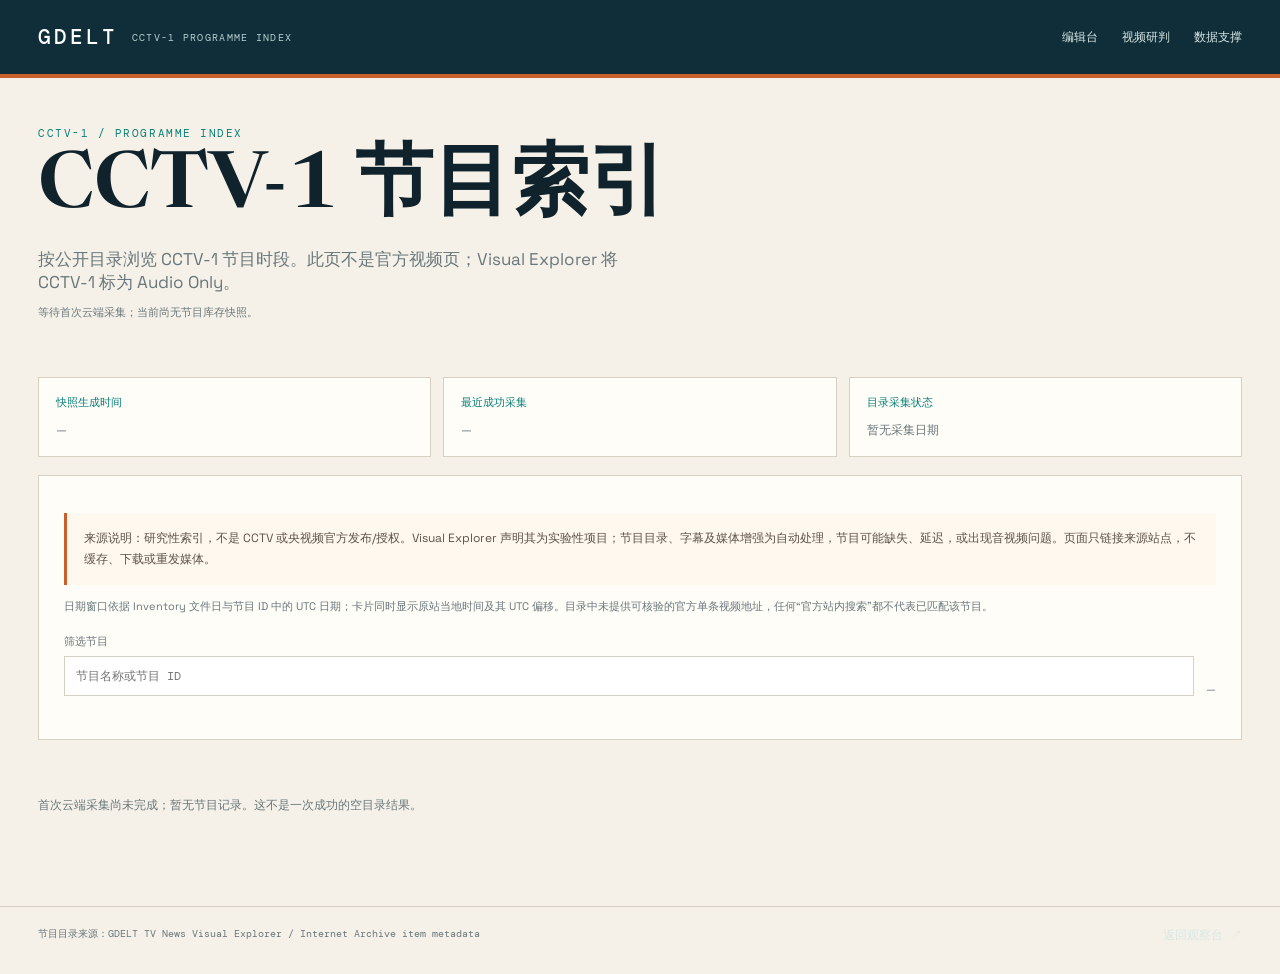
==== cctv1.html @ cea17018 "Add CCTV-1 programme index Add a validated CCTV-1 inventory collector, a dedicated index page, and a" ====
<!doctype html>
<html lang="zh-CN">
<head>
  <meta charset="utf-8">
  <meta name="viewport" content="width=device-width, initial-scale=1">
  <meta name="description" content="CCTV-1 节目索引：展示 GDELT Visual Explorer 节目目录及经核验的来源入口。">
  <title>CCTV-1 节目索引 · GDELT</title>
  <link rel="stylesheet" href="styles.css">
  <style>
    .cctv-hero{padding:48px 0 28px}.cctv-hero h1{font:600 clamp(42px,7vw,78px)/.95 Newsreader,serif;margin:0}.cctv-state{display:grid;grid-template-columns:repeat(3,minmax(0,1fr));gap:12px;margin:18px 0}.cctv-state article,.cctv-show{background:var(--paper2);border:1px solid var(--line)}.cctv-state article{padding:17px}.cctv-state b{display:block;color:var(--teal);font:11px 'DM Mono';margin-bottom:8px}.cctv-state span{font-size:12px;color:var(--muted);overflow-wrap:anywhere}.cctv-notice{border-left:3px solid var(--orange);background:#fff8ef;padding:15px 17px;color:#5d5145;font-size:12px;line-height:1.75}.cctv-controls{display:flex;gap:12px;align-items:end;margin:18px 0}.cctv-controls label{flex:1;margin:0}.cctv-list{display:grid;grid-template-columns:repeat(2,minmax(0,1fr));gap:12px}.cctv-show{padding:20px;min-width:0}.cctv-show h2{font:600 24px/1.25 Newsreader,serif;margin:0 0 10px;overflow-wrap:anywhere}.cctv-show p{font-size:12px;color:var(--muted);line-height:1.65}.cctv-meta{display:flex;flex-wrap:wrap;gap:7px 13px;color:var(--muted);font:10px 'DM Mono';margin:10px 0}.cctv-links{display:flex;flex-wrap:wrap;gap:8px 15px;margin-top:15px}.cctv-links a{color:var(--teal);font-size:12px;text-decoration:none}.cctv-links a:hover{text-decoration:underline}.cctv-media-state{border-top:1px solid var(--line);padding-top:10px}.cctv-empty{grid-column:1/-1}.cctv-footer{margin-top:35px}@media(max-width:700px){.cctv-state,.cctv-list{grid-template-columns:1fr}.cctv-hero{padding-top:36px}.cctv-controls{display:block}.cctv-controls label{display:block;margin-bottom:12px}.cctv-show{padding:17px}}
  </style>
</head>
<body>
  <header class="top"><div class="shell nav"><a class="logo" href="./"><b>GDELT</b><span>CCTV-1 PROGRAMME INDEX</span></a><nav><a href="./">编辑台</a><a href="video.html">视频研判</a><a href="data.html">数据支撑</a></nav></div></header>
  <main class="shell">
    <section class="data-hero cctv-hero">
      <p class="eyebrow">CCTV-1 / PROGRAMME INDEX</p>
      <h1>CCTV-1 节目索引</h1>
      <p class="dek">按公开目录浏览 CCTV-1 节目时段。此页不是官方视频页；Visual Explorer 将 CCTV-1 标为 Audio Only。</p>
      <p id="load-status" class="muted" role="status">正在读取云端节目索引…</p>
    </section>
    <section class="cctv-state" aria-label="数据状态">
      <article><b>快照生成时间</b><span id="generated-at">—</span></article>
      <article><b>最近成功采集</b><span id="last-success">—</span></article>
      <article><b>目录采集状态</b><span id="day-state">—</span></article>
    </section>
    <section class="panel">
      <p class="cctv-notice" id="source-notice">来源说明：研究性索引，不是 CCTV 或央视频官方发布/授权。Visual Explorer 声明其为实验性项目；节目目录、字幕及媒体增强为自动处理，节目可能缺失、延迟，或出现音视频问题。页面只链接来源站点，不缓存、下载或重发媒体。</p>
      <p class="notice">日期窗口依据 Inventory 文件日与节目 ID 中的 UTC 日期；卡片同时显示原站当地时间及其 UTC 偏移。目录中未提供可核验的官方单条视频地址，任何“官方站内搜索”都不代表已匹配该节目。</p>
      <div class="cctv-controls">
        <label for="filter">筛选节目<input id="filter" type="search" placeholder="节目名称或节目 ID"></label>
        <span id="count" class="muted">—</span>
      </div>
    </section>
    <section id="shows" class="cctv-list" aria-live="polite"><p class="empty cctv-empty">加载中…</p></section>
  </main>
  <footer class="shell footer cctv-footer"><span>节目目录来源：GDELT TV News Visual Explorer / Internet Archive item metadata</span><a href="./">返回观察台 ↗</a></footer>
  <script>
    const ID_PATTERN=/^CCTV1_(\d{8})_(\d{6})(?:_[A-Za-z0-9-]+)?$/;
    const HOSTS={visual:'visualexplorer.gdeltproject.org',archive:'archive.org',official:'www.yangshipin.cn'};
    const $=id=>document.getElementById(id);
    const node=(tag,className,text)=>{const element=document.createElement(tag);if(className)element.className=className;if(text!==undefined)element.textContent=String(text);return element};
    const dateText=value=>{if(!value)return'—';const parsed=new Date(value);return Number.isNaN(parsed.getTime())?String(value):parsed.toLocaleString('zh-CN',{timeZone:'UTC',hour12:false})+' UTC'};
    const allowed=(value,host,path,paramName,paramValue)=>{try{const url=new URL(value);const params=url.searchParams;const queryOk=paramName?params.size===1&&params.getAll(paramName).length===1&&params.get(paramName)===paramValue:params.size===0;return url.protocol==='https:'&&url.hostname===host&&url.pathname===path&&url.username === '' && url.password === '' &&url.hash===''&&queryOk?url:null}catch{return null}};
    function safeRecord(record){
      if(!record||typeof record!=='object'||!ID_PATTERN.test(record.id||'')||typeof record.program!=='string'||typeof record.runtime!=='string')return null;
      const id=record.id;
      const archive=allowed(record.archive_url,HOSTS.archive,'/details/'+id,'','');
      const visual=allowed(record.visual_explorer_url,HOSTS.visual,'/tvv','id',id);
      const search=allowed(record.official_search_url,HOSTS.official,'/search/result','key',record.program);
      if(!archive||!visual||!search)return null;
      if(record.official_video_url!==null||record.official_video_status!=='no_verified_match')return null;
      return{...record,archive:archive.href,visual:visual.href,search:search.href};
    }
    function addLink(container,url,label){
      const anchor=node('a','',label+' ↗');anchor.href=url;anchor.target='_blank';anchor.rel='noopener noreferrer';container.append(anchor);
    }
    function renderRecord(record){
      const card=node('article','cctv-show');
      card.append(node('p','eyebrow',record.inventory_day+' · CCTV-1 · '+record.id));
      card.append(node('h2','',record.program));
      card.append(node('div','cctv-meta','节目时段 '+(record.start_time_local||'—')+' '+(record.utc_offset||'')+' · UTC '+(record.start_time_utc||'—')));
      card.append(node('div','cctv-meta','时长 '+record.runtime+' · 快照 '+dateText(record.snapshot_generated_at)));
      card.append(node('p','cctv-media-state','媒体状态：Visual Explorer 标记为 Audio Only；官方单条视频暂无已核验匹配（no_verified_match），不表示确认不存在。'));
      card.append(node('p','',record.media_note||'暂无可核验的官方单条视频链接。'));
      const links=node('div','cctv-links');
      addLink(links,record.visual,'Visual Explorer 节目记录');
      addLink(links,record.archive,'Internet Archive 条目页');
      addLink(links,record.search,'央视频官方站内搜索（未匹配原片）');
      card.append(links);
      return card;
    }
    let shows=[];
    function render(){
      const query=$('filter').value.trim().toLocaleLowerCase();
      const matches=shows.filter(item=>!query||(item.program+' '+item.id).toLocaleLowerCase().includes(query));
      const list=$('shows');
      list.replaceChildren(...(matches.length?matches.map(renderRecord):[node('p','empty cctv-empty','没有匹配的节目。')]));
      $('count').textContent=matches.length+' / '+shows.length+' 条目录记录';
    }
    $('filter').addEventListener('input',render);
    fetch('data/cctv1.json?v='+Date.now(),{cache:'no-store'}).then(response=>{
      if(!response.ok)throw new Error('HTTP '+response.status);
      return response.json();
    }).then(data=>{
      if(!data||data.schema_version!=='1.0'||!Array.isArray(data.shows)||!Array.isArray(data.day_status))throw new Error('数据格式不符合 CCTV-1 索引 schema');
      const checked=data.shows.map(safeRecord);
      const rejected=checked.filter(item=>item===null).length;
      shows=checked.filter(Boolean);
      $('generated-at').textContent=dateText(data.generated_at);
      $('last-success').textContent=dateText(data.latest_successful_at);
      $('day-state').textContent=data.day_status.map(day=>day.day+' '+(day.status==='success'?'成功':'失败，保留旧快照')+'（'+day.show_count+' 条）').join('；')||'暂无采集日期';
      if(data.snapshot_state==='not_collected'){
        $('load-status').textContent='等待首次云端采集；当前尚无节目库存快照。';
        $('shows').replaceChildren(node('p','empty cctv-empty','首次云端采集尚未完成；暂无节目记录。这不是一次成功的空目录结果。'));
        return;
      }
      $('load-status').textContent='来源：GDELT Visual Explorer Inventory · 展示 '+shows.length+' 条有效节目记录'+(rejected?'；拒绝 '+rejected+' 条结构或链接不合法的记录':'')+' · '+(data.date_window||'日期口径见来源说明');
      if(!shows.length)$('shows').replaceChildren(node('p','empty cctv-empty','当前成功读取到空节目目录；这与目录抓取失败不同。'));
      else render();
    }).catch(error=>{
      $('load-status').textContent='暂时无法读取节目索引；这不等于目录为空。';
      $('shows').replaceChildren(node('p','empty cctv-empty','节目数据暂不可用。请稍后重试；上一份云端快照若已发布，将在采集恢复后显示。'));
      console.error('CCTV-1 programme index load failed:',error);
    });
  </script>
</body>
</html>
---- styles.css ----
@import url('https://fonts.googleapis.com/css2?family=DM+Mono:wght@400;500&family=Newsreader:opsz,wght@6..72,400;6..72,600&family=Space+Grotesk:wght@400;500;600;700&display=swap');
:root{--ink:#10222b;--paper:#f5f1e8;--paper2:#fffdf8;--line:#d8d0c3;--muted:#68777b;--teal:#087f77;--orange:#c95f2a;--navy:#102d3a}
*{box-sizing:border-box}body{margin:0;background:var(--paper);color:var(--ink);font-family:'Space Grotesk',system-ui,sans-serif}.shell{max-width:1440px;margin:auto;padding-left:38px;padding-right:38px}
.top{background:var(--navy);color:#fff;border-bottom:4px solid var(--orange)}.nav{height:74px;display:flex;align-items:center;justify-content:space-between}.logo{display:flex;gap:14px;align-items:center;color:#fff;text-decoration:none}.logo b{font:500 21px 'DM Mono';letter-spacing:.14em}.logo span{font:10px 'DM Mono';letter-spacing:.13em;color:#b7d0d0}.nav nav{display:flex;gap:24px}.nav nav a,.footer a{color:#d7e8e4;text-decoration:none;font-size:12px}.hero{display:flex;justify-content:space-between;align-items:end;padding:65px 0 40px;border-bottom:1px solid var(--line)}.eyebrow{margin:0 0 12px;color:var(--teal);font:11px 'DM Mono';letter-spacing:.14em}.hero h1{font:600 clamp(48px,8vw,104px)/.88 Newsreader,serif;letter-spacing:-.06em;margin:0}.hero h1 em{font-style:normal;color:var(--orange)}.dek{font-size:17px;color:var(--muted);margin:22px 0 0;max-width:620px}.stamp{text-align:right;font:11px 'DM Mono';color:var(--teal)}.stamp b{display:block;color:var(--ink);font-weight:500;margin:12px 0 5px}.stamp small{color:var(--muted)}
.metrics{display:grid;grid-template-columns:repeat(4,1fr);gap:12px;padding:22px 0}.metrics article{background:var(--paper2);border:1px solid var(--line);padding:22px;min-height:139px}.metrics article.accent{background:var(--teal);color:#fff;border-color:var(--teal)}.metrics small{display:block;font:10px 'DM Mono';letter-spacing:.08em;color:var(--teal)}.metrics .accent small{color:#b9e6dd}.metrics strong{display:block;font:600 39px 'Newsreader';margin:15px 0 6px}.metrics span{font-size:12px;color:var(--muted)}.metrics .accent span{color:#d9f1ed}
.scope-bar{display:flex;align-items:center;justify-content:space-between;gap:18px;background:var(--navy);color:#fff;padding:13px 18px;margin:0 0 18px;font-size:12px}.scope-bar strong{color:#b9e6dd;font:11px 'DM Mono'}.scope-bar label{display:flex;align-items:center;gap:8px;margin:0;color:#d7e8e4;font-size:11px}.scope-bar select{width:auto;margin:0;padding:7px;background:#193c4b;color:#fff;border-color:#46707d}.scope-bar a{color:#f6c2a6;text-decoration:none;white-space:nowrap}
.overview-section{margin:0 0 18px}.overview-heading{margin-bottom:12px}.overview-heading h2{font-size:28px}.more-link,.overview-action{color:var(--teal);text-decoration:none;font:11px 'DM Mono'}.history-more{margin-left:auto;white-space:nowrap;padding:8px 10px;border:1px solid var(--line);background:var(--paper2);transition:background .15s,border-color .15s}.history-more:hover{background:#eef5f4;border-color:var(--teal)}.history-preview-panel{margin-top:8px}.overview-grid{display:grid;grid-template-columns:repeat(4,1fr);gap:10px}.overview-card{display:flex;flex-direction:column;min-height:205px;padding:18px;background:var(--paper2);border:1px solid var(--line);color:var(--ink);text-decoration:none;transition:transform .15s,border-color .15s,box-shadow .15s}.overview-card:hover{border-color:var(--teal);box-shadow:0 8px 20px #10222b12;transform:translateY(-2px)}.overview-card h3{margin:13px 0 6px;font:600 25px Newsreader,serif}.overview-card p{margin:0;color:var(--muted);font-size:11px;line-height:1.65}.overview-card strong{margin-top:auto;padding-top:16px;color:var(--orange);font:600 13px 'DM Mono'}.overview-kicker{color:var(--teal);font:10px 'DM Mono';letter-spacing:.08em}.overview-action{display:block;margin-top:12px;padding-top:10px;border-top:1px solid var(--line)}.overview-action b{float:right;font-size:14px}.overview-video{background:#eef5f4;border-top:3px solid var(--teal)}@media(max-width:900px){.overview-grid{grid-template-columns:repeat(2,1fr)}}@media(max-width:600px){.overview-grid{grid-template-columns:1fr}.overview-card{min-height:175px}.history-more{margin-left:0}}
.overview-title{display:flex;align-items:center;gap:8px}.info-button{display:inline-grid;place-items:center;width:20px;height:20px;padding:0;border:1px solid var(--teal);border-radius:50%;background:transparent;color:var(--teal);font:600 12px 'DM Mono';cursor:pointer}.info-button:hover,.info-button[aria-expanded=true]{background:var(--teal);color:#fff}.info-popover{position:absolute;z-index:10;left:0;top:calc(100% + 8px);width:min(360px,calc(100vw - 36px));margin:0;padding:10px 12px;background:#fff;border:1px solid #b9d7d0;border-left:3px solid var(--teal);box-shadow:0 10px 28px #10222b22;color:var(--muted);font-size:10px;line-height:1.55}.overview-video,.data-hero,.video-news-controls{position:relative}.page-info-button{vertical-align:middle;margin-left:8px}.page-info-popover{top:100%;left:0}.inline-info-button{width:18px;height:18px;font-size:11px;vertical-align:middle;margin-left:5px}.inline-info-popover{top:calc(100% - 5px);left:25px}.overview-video-list-label{display:block;margin-top:10px;color:var(--orange);font:10px 'DM Mono';letter-spacing:.08em}.overview-video-list{display:grid;gap:5px;margin-top:5px}.overview-video-item{display:grid;grid-template-columns:20px minmax(0,1fr);gap:5px;padding-top:7px;border-top:1px solid #c8dcd8}.overview-video-item>b{color:var(--orange);font:10px 'DM Mono'}.overview-video-copy{min-width:0}.overview-video-item a{display:block;overflow:hidden;color:var(--ink);font-size:11px;line-height:1.3;text-decoration:none;display:-webkit-box;-webkit-line-clamp:2;-webkit-box-orient:vertical}.overview-video-item a:hover{color:var(--teal);text-decoration:underline}.overview-video-item small{display:block;margin-top:3px;color:var(--muted);font:8px 'DM Mono'}.overview-video-item em{display:block;margin-top:4px;color:var(--muted);font-size:9px;line-height:1.35;font-style:normal;display:-webkit-box;-webkit-line-clamp:2;-webkit-box-orient:vertical;overflow:hidden}.overview-card-link{display:block;margin-top:10px;padding-top:9px;border-top:1px solid var(--line);color:var(--teal)!important;font:10px 'DM Mono';text-decoration:none}.overview-card-link:hover{text-decoration:underline}
.overview-video-links{display:block;margin-top:5px;color:var(--muted);font:8px 'DM Mono';line-height:1.4}.overview-video-links a{display:inline;color:var(--teal);font:inherit;text-decoration:none}.overview-video-links a:hover{text-decoration:underline}.overview-video-links span{color:var(--orange)}
.primary-grid{display:grid;grid-template-columns:repeat(4,1fr);gap:12px;margin-bottom:18px}.primary-card{display:block;text-decoration:none;color:var(--ink);background:var(--paper2);border:1px solid var(--line);padding:20px;min-height:180px}.primary-card:hover{border-color:var(--teal);transform:translateY(-2px)}.primary-card h2{font:600 30px Newsreader,serif;margin:14px 0 8px}.primary-card p:not(.eyebrow){color:var(--muted);font-size:12px;line-height:1.7;min-height:42px}.primary-card b{display:block;color:var(--teal);font:11px 'DM Mono';margin-top:18px}.primary-feature{background:var(--navy);color:#fff;border-color:var(--navy)}.primary-feature .eyebrow,.primary-feature b{color:#b9e6dd}.primary-feature p:not(.eyebrow){color:#d2e3e2}
.desk-grid{display:grid;grid-template-columns:minmax(0,1fr) 285px;gap:18px}.panel{background:var(--paper2);border:1px solid var(--line);padding:25px}.section-head{display:flex;justify-content:space-between;align-items:end;border-bottom:1px solid var(--line);padding-bottom:17px;margin-bottom:4px}.section-head h2{font:600 31px Newsreader,serif;margin:0}.section-head>span{color:var(--muted);font:11px 'DM Mono'}.filters{align-self:start;position:sticky;top:18px}.filters .section-head button{border:0;background:none;color:var(--orange);cursor:pointer;font:11px 'DM Mono'}label{display:block;color:var(--muted);font-size:11px;margin-top:17px}input,select{width:100%;display:block;margin-top:7px;padding:11px;background:#fff;color:var(--ink);border:1px solid var(--line);font:12px 'DM Mono'}input:focus,select:focus{outline:2px solid #8bc4bb}.tip{border-top:1px solid var(--line);padding-top:17px;margin-top:23px;color:var(--muted);font-size:11px;line-height:1.8}.tip b{display:block;color:var(--orange);margin-bottom:5px}
.story{display:grid;grid-template-columns:52px 1fr;gap:16px;padding:25px 0;border-bottom:1px solid var(--line);cursor:pointer}.story-index{font:24px 'DM Mono';color:var(--orange)}.meta{display:flex;gap:14px;flex-wrap:wrap;font:10px 'DM Mono';color:var(--muted)}.meta b{color:var(--teal);font-weight:500}.story h3{font:600 26px/1.12 Newsreader,serif;margin:10px 0 8px}.story h3 a{color:var(--ink);text-decoration:none}.story h3 a:hover{color:var(--teal)}.summary{color:#53656a;line-height:1.65;font-size:13px;max-width:78ch;margin:0}.story-foot,.tags{display:flex;gap:6px;flex-wrap:wrap;margin-top:13px}.place,.tags button{border:1px solid var(--line);background:#f7f4ed;color:var(--muted);padding:5px 8px;font:10px 'DM Mono';cursor:pointer}.place:hover,.tags button:hover{border-color:var(--teal);color:var(--teal)}.muted{color:var(--muted);font-size:11px}.timeline-panel,.history-panel{margin-top:18px}.timeline-summary{color:var(--muted);font-size:12px;margin:0 0 14px}.timeline-panel input{accent-color:var(--teal);padding:0}.timeline-bars{height:120px;display:flex;align-items:end;gap:3px;border-bottom:1px solid var(--line);padding:10px 0}.timeline-bars i{background:linear-gradient(var(--orange),var(--teal));min-width:4px;flex:1;opacity:.82}.timeline-ticks{display:flex;justify-content:space-between;color:var(--muted);font:9px 'DM Mono';padding-top:10px}.timeline-ticks span b{display:block;color:var(--teal);font-weight:400;margin-top:3px}.table-wrap{overflow:auto}table{width:100%;border-collapse:collapse;font-size:12px}th,td{text-align:left;border-bottom:1px solid var(--line);padding:13px 10px;white-space:nowrap}th{font:10px 'DM Mono';color:var(--muted);font-weight:400}td a,.source-link{color:var(--teal);text-decoration:none}.notice{color:var(--muted);font-size:11px;line-height:1.7;margin-bottom:0}.footer{display:flex;justify-content:space-between;border-top:1px solid var(--line);margin-top:45px;padding-top:20px;padding-bottom:30px;color:var(--muted);font:10px 'DM Mono'}
.drawer{position:fixed;z-index:5;inset:0 0 0 auto;width:min(580px,100%);background:var(--paper2);border-left:1px solid var(--line);box-shadow:-20px 0 60px #10222b22;padding:42px;overflow:auto}.drawer[hidden]{display:none}.close{position:absolute;right:20px;top:15px;border:0;background:none;font-size:30px;color:var(--muted);cursor:pointer}.drawer h2{font:600 42px/1.05 Newsreader,serif;margin:15px 0}.drawer-summary{color:var(--muted);line-height:1.8}.drawer-meta{display:flex;gap:13px;flex-wrap:wrap;border-block:1px solid var(--line);padding:14px 0;margin:22px 0;font:11px 'DM Mono';color:var(--muted)}.drawer-meta b{color:var(--teal)}.drawer h3{font:20px Newsreader,serif}.eventline{list-style:none;padding:0;border-left:2px solid var(--teal);margin:20px 0}.eventline li{display:grid;grid-template-columns:110px 1fr;gap:10px;padding:0 0 18px 18px}.eventline b{font:10px 'DM Mono';color:var(--orange)}.eventline span{font-size:13px}.eventline small{display:block;color:var(--muted);margin-top:4px}.source-link{display:inline-block;border:1px solid var(--teal);padding:10px 13px;margin-top:10px}
.drawer-schemas{margin-top:30px;border-top:1px solid var(--line);padding-top:20px}.drawer-schema-intro{color:var(--orange);font:12px 'DM Mono';margin-bottom:12px}.drawer-schema-intro small{display:block;color:var(--muted);font:10px 'Space Grotesk';margin-top:6px}.drawer-schema{border-top:1px solid var(--line);padding:10px 0}.drawer-schema summary{cursor:pointer;color:var(--teal);font:11px 'DM Mono';list-style:none}.drawer-schema summary::-webkit-details-marker{display:none}.drawer-schema summary:after{content:'＋';float:right;color:var(--orange)}.drawer-schema[open] summary:after{content:'－'}.drawer-schema summary span{float:right;color:var(--muted);margin-right:14px}.drawer-schema ol{margin:10px 0 0;padding-left:28px}.drawer-schema li{padding:4px 0;color:var(--muted);font-size:10px;line-height:1.4}.drawer-schema li::marker{color:var(--orange);font:10px 'DM Mono'}.drawer-schema code{color:var(--ink);font:10px 'DM Mono';word-break:break-word}.drawer-schema li>span{display:block;margin:2px 0 0;color:var(--muted);font-size:10px}.field-help{display:inline-grid;place-items:center;width:17px;height:17px;margin-left:5px;padding:0;border:1px solid var(--teal);border-radius:50%;background:transparent;color:var(--teal);font:10px 'DM Mono';cursor:help;vertical-align:middle}.field-help:hover{background:var(--teal);color:#fff}
.news-fields{margin:18px 0 25px;padding:16px;background:#f1f7f5;border:1px solid #c8ded8}.news-fields h3{margin:0 0 5px;font:20px Newsreader,serif}.news-field-grid{display:grid;gap:8px;margin-top:12px}.news-field{display:grid;grid-template-columns:82px minmax(0,1fr) auto;gap:7px;align-items:start;font-size:11px}.news-field>b{color:var(--orange);font:10px 'DM Mono';padding-top:3px}.news-field>a{color:var(--teal);overflow-wrap:anywhere;text-decoration:underline;text-decoration-style:dotted}.field-empty{color:var(--muted);font-size:11px}.dossier{padding-top:46px}.dossier h1{font:600 clamp(42px,7vw,78px)/.95 Newsreader,serif;margin:0 0 18px}.dossier .panel{margin-top:18px}.evidence-fields{display:grid;gap:10px;margin:18px 0}.evidence-field{display:grid;grid-template-columns:145px minmax(0,1fr) auto;gap:12px;align-items:start;padding:11px 0;border-bottom:1px solid var(--line);font-size:12px}.evidence-field>b{color:var(--orange);font:10px 'DM Mono';padding-top:4px}.evidence-field>span{overflow-wrap:anywhere;line-height:1.7}.evidence-field mark{background:#f5c76a;color:var(--ink);padding:2px 3px;border-radius:3px;box-shadow:0 0 0 2px #f5c76a55}.evidence-field .field-help{cursor:pointer}.dossier h2{font:600 31px Newsreader,serif;margin:0 0 12px}@media(max-width:600px){.news-field,.evidence-field{grid-template-columns:1fr;gap:3px}.news-field>b,.evidence-field>b{padding-top:0}}
.empty{padding:45px 0;color:var(--muted);font:12px 'DM Mono'}.data-hero{padding:52px 0 30px}.data-hero h1{font:600 clamp(42px,7vw,78px)/.92 Newsreader,serif;margin:0}.data-grid{display:grid;grid-template-columns:repeat(3,1fr);gap:16px;margin:20px 0}.data-card{background:var(--paper2);border:1px solid var(--line);padding:22px}.data-card h2{font:600 27px Newsreader,serif;margin:0 0 15px}.data-card .big{font:600 42px Newsreader,serif;color:var(--teal)}.data-card dl{display:grid;grid-template-columns:110px 1fr;gap:9px 12px;font-size:12px;margin:20px 0 0}.data-card dt{color:var(--muted)}.data-card dd{margin:0}.columns{display:flex;flex-wrap:wrap;gap:6px;margin-top:15px}.column{background:#f7f4ed;border:1px solid var(--line);padding:6px 8px;font:10px 'DM Mono';color:var(--muted)}.data-table{margin-top:18px}.data-table h2{font:600 31px Newsreader,serif}.data-table table{min-width:700px}.data-table code{font:10px 'DM Mono';color:var(--teal)}@media(max-width:900px){.desk-grid{grid-template-columns:1fr}.filters{position:static}.metrics{grid-template-columns:repeat(2,1fr)}.data-grid{grid-template-columns:1fr}.primary-grid{grid-template-columns:repeat(2,1fr)}}@media(max-width:600px){.shell{padding-left:17px;padding-right:17px}.nav nav{display:none}.hero{display:block;padding-top:42px}.stamp{text-align:left;margin-top:28px}.metrics{gap:8px}.metrics article{padding:15px}.metrics strong{font-size:30px}.scope-bar{display:block}.scope-bar label{margin:12px 0}.primary-grid{grid-template-columns:1fr}.panel{padding:18px}.story{grid-template-columns:34px 1fr;gap:9px}.story h3{font-size:23px}.timeline-ticks span:nth-child(even){display:none}.footer{display:block}.footer a{display:block;margin-top:10px}.drawer{padding:30px 24px}.drawer h2{font-size:34px}}
.index-tools{margin-bottom:18px}.index-controls{display:grid;grid-template-columns:1fr 180px;gap:10px}.index-controls input,.index-controls select{margin:0}.article-row{display:grid;grid-template-columns:70px 1fr;gap:18px;padding:22px 0;border-bottom:1px solid var(--line);background:var(--paper2);padding-inline:20px}.article-score{font:22px 'DM Mono';color:var(--orange);padding-top:3px}.article-row h2{font:600 25px/1.15 Newsreader,serif;margin:9px 0}.article-row h2 a{color:var(--ink);text-decoration:none}.article-row p{color:var(--muted);font-size:13px;line-height:1.65;margin:0;max-width:85ch}.pager{display:flex;justify-content:center;align-items:center;gap:16px;padding:24px 0}.pager button{border:1px solid var(--line);background:var(--paper2);padding:9px 16px;color:var(--ink);cursor:pointer}.pager button:disabled{opacity:.4;cursor:default}.pager span{font:11px 'DM Mono';color:var(--muted)}@media(max-width:600px){.index-controls{grid-template-columns:1fr}.article-row{grid-template-columns:42px 1fr;padding-inline:10px;gap:9px}.article-row h2{font-size:21px}}
.capability-panel{margin-top:18px}.capability-panel>a{color:var(--teal);font-size:12px;text-decoration:none}.capability-grid{display:grid;grid-template-columns:repeat(4,1fr);gap:10px}.capability{display:block;text-decoration:none;color:var(--ink);border:1px solid var(--line);background:#faf7f0;padding:16px;min-height:130px}.capability:hover{border-color:var(--teal);transform:translateY(-2px)}.capability b{display:block;color:var(--teal);font:10px 'DM Mono';margin-bottom:15px}.capability strong{display:block;font:600 20px Newsreader,serif;margin-bottom:7px}.capability span{display:block;color:var(--muted);font-size:11px;line-height:1.5}.live-cap{border-top:3px solid var(--orange)}.capability-detail-grid{display:grid;grid-template-columns:repeat(2,1fr);gap:16px;margin:20px 0}.capability-detail{background:var(--paper2);border:1px solid var(--line);padding:24px}.capability-detail h2{font:600 31px Newsreader,serif;margin:0 0 13px}.capability-detail p:not(.eyebrow){color:var(--muted);font-size:13px;line-height:1.8}.capability-detail a{color:var(--teal);font-size:12px;text-decoration:none}.availability{display:inline-block;padding:5px 8px;margin:9px 0 15px;font:10px 'DM Mono'}.availability.ready{background:#d9eee7;color:#087f77}.availability.api{background:#e1ebf2;color:#285a7c}.availability.planned{background:#f8e8d4;color:#a45b20}.availability.delayed{background:#eee3ed;color:#7d5578}.availability.derived{background:#e5e5da;color:#666d43}.methodology{margin-top:18px}.methodology h2{font:600 31px Newsreader,serif;margin:0 0 10px}.methodology p:last-child{color:var(--muted);line-height:1.8;font-size:13px}@media(max-width:1000px){.capability-grid{grid-template-columns:repeat(2,1fr)}}@media(max-width:600px){.capability-grid,.capability-detail-grid{grid-template-columns:1fr}.capability-detail{padding:18px}}
.worldmonitor-hero{padding-bottom:28px}.worldmonitor-actions{display:flex;align-items:center;gap:18px;margin-top:24px}.worldmonitor-button{display:inline-block;padding:11px 16px;background:var(--teal);color:#fff;text-decoration:none;font:11px 'DM Mono'}.worldmonitor-text-link{color:var(--teal);font:11px 'DM Mono';text-decoration:none}.worldmonitor-grid{display:grid;grid-template-columns:minmax(0,1.5fr) minmax(280px,.7fr);gap:16px;margin:18px 0}.worldmonitor-card{background:var(--paper2);border:1px solid var(--line);padding:24px}.worldmonitor-card-main{border-top:3px solid var(--orange)}.worldmonitor-card h2{font:600 30px Newsreader,serif;margin:0 0 10px}.worldmonitor-card>p:not(.eyebrow){color:var(--muted);font-size:13px;line-height:1.8}.worldmonitor-frame{display:block;width:100%;height:560px;margin-top:18px;border:1px solid var(--line);background:#edf3f1}.worldmonitor-fallback{margin:9px 0 0!important;font:10px 'DM Mono'!important}.worldmonitor-route{position:relative;display:block;padding:14px 25px 14px 0;border-top:1px solid var(--line);color:var(--ink);text-decoration:none}.worldmonitor-route b{display:block;color:var(--teal);font:10px 'DM Mono';margin-bottom:5px}.worldmonitor-route span{display:block;color:var(--muted);font-size:11px;line-height:1.5}.worldmonitor-route strong{position:absolute;right:0;top:19px;color:var(--orange);font:14px 'DM Mono'}.worldmonitor-boundary{margin-top:18px}.worldmonitor-boundary h2{font:600 31px Newsreader,serif;margin:0 0 15px}.worldmonitor-boundary-grid{display:grid;grid-template-columns:repeat(3,1fr);gap:12px}.worldmonitor-boundary-grid p{margin:0;padding:15px;background:#f7f4ed;color:var(--muted);font-size:12px;line-height:1.7}.worldmonitor-boundary-grid b{color:var(--ink)}.worldmonitor-boundary-grid a{color:var(--teal)}@media(max-width:800px){.worldmonitor-grid{grid-template-columns:1fr}.worldmonitor-boundary-grid{grid-template-columns:1fr}.worldmonitor-frame{height:460px}}@media(max-width:600px){.worldmonitor-actions{display:block}.worldmonitor-text-link{display:inline-block;margin-top:14px}.worldmonitor-card{padding:18px}.worldmonitor-frame{height:400px}}
.video-hero h1 em{font-style:normal;color:var(--orange)}.video-note{display:flex;gap:16px;align-items:center;margin-top:24px;padding:13px 16px;border-left:3px solid var(--orange);background:var(--paper2);font-size:12px}.video-note b{color:var(--teal);font:10px 'DM Mono';white-space:nowrap}.video-note span{color:var(--muted)}.video-grid{display:grid;grid-template-columns:1.3fr 1fr 1fr;gap:16px;margin:20px 0}.video-card{background:var(--paper2);border:1px solid var(--line);padding:24px}.video-card-main{border-top:3px solid var(--orange)}.video-card h2{font:600 30px Newsreader,serif;margin:0 0 12px}.video-card p:not(.eyebrow){color:var(--muted);font-size:13px;line-height:1.8}.video-tags{display:flex;gap:6px;flex-wrap:wrap;margin-top:20px}.video-tags span{border:1px solid var(--line);padding:6px 8px;color:var(--teal);font:10px 'DM Mono'}.video-workbench{margin-top:18px}.video-flow{display:grid;grid-template-columns:repeat(4,1fr);gap:0;margin:18px 0 24px}.video-flow div{padding:16px;border-top:2px solid var(--teal);background:#faf7f0;border-right:1px solid var(--line)}.video-flow div:last-child{border-right:0}.video-flow b{display:block;font:11px 'DM Mono';color:var(--orange);margin-bottom:10px}.video-flow span{display:block;color:var(--muted);font-size:12px;line-height:1.6}.video-form{display:grid;grid-template-columns:1fr auto;gap:12px;align-items:end}.video-form label{margin:0}.video-form button{padding:11px 16px;border:1px solid var(--line);background:#e6e0d5;color:var(--muted);font:11px 'DM Mono';cursor:not-allowed}.video-boundary a{color:var(--teal);text-decoration:none;font-size:12px}@media(max-width:1000px){.video-grid{grid-template-columns:1fr 1fr}.video-card-main{grid-column:1/-1}.video-flow{grid-template-columns:repeat(2,1fr)}.video-flow div:nth-child(2){border-right:0}}@media(max-width:600px){.video-note{display:block}.video-note b{display:block;margin-bottom:8px}.video-grid{grid-template-columns:1fr}.video-card-main{grid-column:auto}.video-flow{grid-template-columns:1fr}.video-flow div{border-right:0}.video-form{grid-template-columns:1fr}.video-form button{width:100%}}
.video-inputs,.analysis-actions{display:grid;grid-template-columns:minmax(0,1fr) minmax(0,1fr) auto;gap:12px;align-items:end;margin-top:20px}.video-inputs label,.analysis-actions label{margin:0}.video-inputs button,.analysis-actions button{padding:11px 16px;border:1px solid var(--teal);background:var(--teal);color:#fff;font:11px 'DM Mono';cursor:pointer;white-space:nowrap}.video-player{margin-top:20px;background:var(--navy);padding:14px}.video-player video{display:block;width:100%;max-height:560px;background:#06131a}.player-meta{display:flex;justify-content:space-between;gap:12px;padding:10px 2px 0;color:#c7dcda;font:10px 'DM Mono'}.analysis-actions{grid-template-columns:minmax(0,1fr) 1.4fr auto auto}.analysis-actions button:last-child{background:transparent;color:var(--teal)}.capability-status{display:flex;flex-wrap:wrap;gap:8px;margin:18px 0 0}.capability-status span{padding:6px 8px;background:#f7f4ed;border:1px solid var(--line);color:var(--muted);font:10px 'DM Mono'}.transcript{max-height:360px;overflow:auto;margin-top:14px;border-top:1px solid var(--line)}.transcript-row{display:grid;grid-template-columns:110px 1fr;gap:14px;width:100%;text-align:left;padding:12px 8px;border:0;border-bottom:1px solid var(--line);background:transparent;color:var(--ink);cursor:pointer;font:13px 'Space Grotesk'}.transcript-row:hover{background:#f7f4ed}.transcript-row time{color:var(--orange);font:10px 'DM Mono';padding-top:2px}.transcript-row span{line-height:1.5}@media(max-width:850px){.video-inputs,.analysis-actions{grid-template-columns:1fr}.video-inputs button,.analysis-actions button{width:100%}}@media(max-width:600px){.player-meta{display:block}.player-meta span{display:block;margin-top:6px}.transcript-row{grid-template-columns:78px 1fr;gap:8px}}
.video-stats{display:grid;grid-template-columns:repeat(6,1fr);gap:8px;margin-top:18px}.video-stats div{padding:12px 10px;background:#f7f4ed;border:1px solid var(--line)}.video-stats b{display:block;color:var(--teal);font:600 18px 'DM Mono';white-space:nowrap}.video-stats span{display:block;margin-top:6px;color:var(--muted);font:10px 'DM Mono'}@media(max-width:850px){.video-stats{grid-template-columns:repeat(3,1fr)}}@media(max-width:600px){.video-stats{grid-template-columns:repeat(2,1fr)}}
.tv-gkg-panel{margin-top:22px;padding:18px;background:#faf7f0;border-top:2px solid var(--orange)}.tv-gkg-panel h3{margin:0;font:600 25px Newsreader,serif}.tv-gkg-panel h4{margin:0 0 10px;color:var(--teal);font:11px 'DM Mono';text-transform:uppercase}.tv-gkg-panel .muted{font-size:12px;line-height:1.6}.tv-gkg-stats{display:grid;grid-template-columns:repeat(4,1fr);gap:8px;margin:16px 0}.tv-gkg-stats div{padding:12px;background:#fff;border:1px solid var(--line)}.tv-gkg-stats b{display:block;color:var(--orange);font:600 17px 'DM Mono'}.tv-gkg-stats span{display:block;margin-top:5px;color:var(--muted);font:10px 'DM Mono'}.tv-gkg-columns{display:grid;grid-template-columns:1fr 1fr;gap:24px}.tv-gkg-columns ol{margin:0;padding-left:24px;color:var(--ink);font-size:12px}.tv-gkg-columns li{padding:6px 0;border-bottom:1px solid var(--line)}.tv-gkg-columns li span{display:inline-block;max-width:75%;overflow:hidden;text-overflow:ellipsis;vertical-align:bottom;white-space:nowrap}.tv-gkg-columns li b{float:right;color:var(--orange);font:10px 'DM Mono'}.tv-gkg-columns a{color:var(--teal);text-decoration:none}.tv-gkg-columns small{display:block;color:var(--muted);font:9px 'DM Mono';margin-top:3px}@media(max-width:600px){.tv-gkg-stats{grid-template-columns:repeat(2,1fr)}.tv-gkg-columns{grid-template-columns:1fr}}
.tv-api-panel{margin-top:16px;padding:18px;background:#f1f7f5;border-top:2px solid var(--teal)}.tv-api-panel h3{margin:0;font:600 25px Newsreader,serif}.tv-api-panel .muted{font-size:12px;line-height:1.6}.tv-query{display:grid;grid-template-columns:minmax(0,1.5fr) minmax(120px,.7fr) auto auto auto;gap:10px;align-items:end;margin-top:16px}.tv-query label{margin:0}.tv-query button{padding:11px 12px;border:1px solid var(--teal);background:var(--teal);color:#fff;font:10px 'DM Mono';cursor:pointer;white-space:nowrap}.tv-query button:nth-last-child(2){background:transparent;color:var(--teal)}.tv-query button:last-child{background:var(--orange);border-color:var(--orange)}.tv-api-panel code{font:11px 'DM Mono';color:var(--teal)}@media(max-width:850px){.tv-query{grid-template-columns:1fr 1fr}.tv-query label:first-child{grid-column:1/-1}.tv-query button{width:100%}}@media(max-width:600px){.tv-query{grid-template-columns:1fr}.tv-query label:first-child{grid-column:auto}}
.video-ai-capabilities{display:flex;flex-wrap:wrap;gap:7px;margin-top:14px}.video-ai-capabilities span{padding:6px 8px;border:1px solid #b9d7d0;color:var(--teal);background:#fff;font:10px 'DM Mono'}
.archive-source{display:flex;justify-content:space-between;gap:24px;align-items:center;margin-top:18px;padding:18px;background:#fff7ed;border:1px solid #ead8c1;border-left:3px solid var(--orange)}.archive-source h3{margin:0;font:600 24px Newsreader,serif}.archive-source p:not(.eyebrow){max-width:720px;margin:8px 0 0;color:var(--muted);font-size:12px;line-height:1.6}.archive-actions{display:flex;flex-wrap:wrap;gap:8px;justify-content:flex-end}.archive-button,.archive-link{padding:11px 13px;text-decoration:none;font:10px 'DM Mono';white-space:nowrap}.archive-button{background:var(--orange);border:1px solid var(--orange);color:#fff}.archive-link{border:1px solid var(--teal);color:var(--teal)}@media(max-width:700px){.archive-source{display:block}.archive-actions{justify-content:flex-start;margin-top:14px}.archive-button,.archive-link{display:inline-block}}
.official-video-tools{display:flex;justify-content:space-between;gap:24px;align-items:center;margin-top:12px;padding:18px;background:#eef5f4;border:1px solid #c5dcd8;border-left:3px solid var(--teal)}.official-video-tools h3{margin:0;font:600 24px Newsreader,serif}.official-video-tools p:not(.eyebrow){max-width:720px;margin:8px 0 0;color:var(--muted);font-size:12px;line-height:1.6}@media(max-width:700px){.official-video-tools{display:block}.official-video-tools .archive-actions{justify-content:flex-start;margin-top:14px}}
.news-rules{margin-top:22px;padding-top:18px;border-top:1px solid var(--line)}.news-rules h3{margin:0;font:600 24px Newsreader,serif}.rule-select{display:flex;align-items:center;gap:8px;margin:0;color:var(--muted);font:10px 'DM Mono'}.rule-select select{max-width:290px;padding:8px;border:1px solid var(--line);background:#fff;color:var(--ink);font:11px 'Space Grotesk'}.news-rules .muted{font-size:12px;line-height:1.6}.news-rule-list{display:grid;grid-template-columns:1fr 1fr;gap:0 18px;margin-top:12px}.news-rule-row{position:relative;display:grid;grid-template-columns:28px 1fr auto;gap:8px;align-items:center;padding:9px 0;border-bottom:1px solid var(--line);font-size:12px}.news-rule-row i{color:var(--orange);font:10px 'DM Mono';font-style:normal}.news-rule-row a,.news-rule-row span{overflow:hidden;text-overflow:ellipsis;white-space:nowrap;color:var(--teal);text-decoration:none}.news-rule-row b{color:var(--orange);font:10px 'DM Mono'}.news-rule-row small{grid-column:2/-1;color:var(--muted);font:9px 'DM Mono'}.live-trending{display:flex;gap:10px;align-items:center;margin-top:16px;padding:9px 10px;background:#f7f4ed;color:var(--muted);font-size:11px}.live-trending .eyebrow{margin:0;color:var(--teal);white-space:nowrap}@media(max-width:700px){.news-rules .section-head{display:block}.rule-select{margin-top:12px}.news-rule-list{grid-template-columns:1fr}.live-trending{display:block}.live-trending .eyebrow{display:block;margin-bottom:5px}}
.video-news-table{margin-top:22px;padding-top:18px;border-top:1px solid var(--line)}.video-news-table h3{margin:0;font:600 24px Newsreader,serif}.video-news-table .muted{font-size:12px;line-height:1.6}.video-news-row{display:grid;grid-template-columns:minmax(0,1fr) 180px auto;gap:12px;align-items:center;padding:11px 0;border-bottom:1px solid var(--line)}.video-news-row b,.video-news-row span{display:block}.video-news-row b{color:var(--ink);font-size:13px}.video-news-row span{margin-top:4px;color:var(--muted);font:9px 'DM Mono'}.video-news-row p{margin:0}.video-news-row em{display:inline-block;margin:2px 4px 2px 0;padding:4px 5px;background:#fff;border:1px solid var(--line);color:var(--teal);font:9px 'DM Mono';font-style:normal}.video-news-row a{color:var(--teal);font:10px 'DM Mono';text-decoration:none;white-space:nowrap}.video-data-stats{display:grid;grid-template-columns:repeat(4,1fr);gap:8px;margin:14px 0}.video-data-stats div{padding:12px;background:#f7f4ed;border:1px solid var(--line)}.video-data-stats b{display:block;color:var(--teal);font:600 18px 'DM Mono'}.video-data-stats span{display:block;margin-top:5px;color:var(--muted);font:10px 'DM Mono'}@media(max-width:700px){.video-news-row{grid-template-columns:1fr}.video-data-stats{grid-template-columns:repeat(2,1fr)}}
.review-controls{margin-bottom:16px}.review-controls h2{margin:0;font:600 28px Newsreader,serif}.review-controls label{display:flex;align-items:center;gap:8px;color:var(--muted);font:10px 'DM Mono'}.review-controls select{padding:8px;border:1px solid var(--line);background:#fff;font:11px 'Space Grotesk'}.review-list{display:grid;gap:10px}.review-card{display:grid;grid-template-columns:70px minmax(0,1fr) auto;gap:16px;align-items:center;padding:16px;background:#faf7f0;border:1px solid var(--line)}.review-score{display:grid;place-items:center;width:60px;height:60px;border-radius:50%;background:var(--teal);color:#fff}.review-score b{font:600 21px 'DM Mono'}.review-score span{font:9px 'DM Mono'}.review-title{display:flex;gap:10px;align-items:center}.review-title h2{margin:0;font:600 21px Newsreader,serif}.review-title strong{padding:5px 7px;font:10px 'DM Mono';white-space:nowrap}.jev-high{background:#dceee8;color:#08766d}.jev-mid{background:#fff0d6;color:#a66000}.jev-low{background:#eee9e5;color:#756a62}.review-meta{margin:6px 0;color:var(--muted);font:10px 'DM Mono'}.review-reasons{margin:8px 0 0}.review-reasons em{display:inline-block;margin-right:6px;color:var(--teal);font:10px 'DM Mono';font-style:normal}.review-link{display:inline-block;margin-left:8px}.review-card .archive-button{display:inline-block}@media(max-width:700px){.review-card{grid-template-columns:55px 1fr}.review-card>.archive-button{grid-column:2}.review-title{display:block}.review-title strong{display:inline-block;margin-top:7px}}
.transcript-insights{margin-top:16px;padding:18px;background:#f5f1e9;border:1px solid var(--line)}.transcript-insights h3{margin:0;font:600 24px Newsreader,serif}.headline-candidate{display:grid;gap:6px;margin:14px 0;padding:14px;background:#fff;border-left:3px solid var(--teal)}.headline-candidate span{color:var(--muted);font:10px 'DM Mono';text-transform:uppercase}.headline-candidate b{font:600 21px Newsreader,serif;line-height:1.3}.subtitle-insight-grid{display:grid;grid-template-columns:repeat(3,1fr);gap:8px;margin-bottom:12px}.subtitle-insight-grid div{display:grid;gap:3px;padding:10px;background:#fff}.subtitle-insight-grid b{font:600 18px 'DM Mono'}.subtitle-insight-grid span{color:var(--muted);font:10px 'DM Mono'}.transcript-insights .video-tags{gap:6px}.transcript-insights .video-tags span{background:#fff}.transcript-insights .video-tags b{font:10px 'DM Mono';color:var(--teal)}@media(max-width:700px){.subtitle-insight-grid{grid-template-columns:1fr}}
.video-summary{margin:7px 0 4px;color:var(--ink);font-size:14px;line-height:1.5}.video-methods{display:block;color:var(--muted);font:10px 'DM Mono';line-height:1.5}
.video-news-controls{margin-bottom:16px}.video-news-controls h2{margin:0;font:600 28px Newsreader,serif}.video-news-controls label{display:flex;align-items:center;gap:8px;color:var(--muted);font:10px 'DM Mono'}.video-news-controls input{min-width:240px;padding:9px;border:1px solid var(--line);font:12px 'Space Grotesk'}.video-news-cards{display:grid;gap:14px}.video-news-card{padding:20px;background:#faf7f0;border:1px solid var(--line);border-top:3px solid var(--orange)}.video-news-card-head{display:flex;justify-content:space-between;gap:20px;align-items:flex-start}.video-news-card h2{margin:4px 0 0;font:600 28px Newsreader,serif;line-height:1.2}.news-confidence{padding:6px 8px;background:#dceee8;color:#08766d;font:10px 'DM Mono';white-space:nowrap}.video-news-image-link{display:block;float:left;width:180px;margin:0 16px 8px 0;color:var(--muted);text-decoration:none}.video-news-image{display:block;width:180px;height:102px;object-fit:cover;background:#102d3a;border:1px solid var(--line)}.image-caption{display:block;width:180px;margin-top:4px;color:var(--muted);font:8px 'DM Mono';line-height:1.35}.video-news-image-link:hover .image-caption{color:var(--teal)} .news-summary{max-width:900px;margin:16px 0;color:var(--ink);font-size:16px;line-height:1.7}.video-news-meta{display:flex;gap:16px;flex-wrap:wrap;color:var(--muted);font:10px 'DM Mono'}.video-news-card .video-tags{margin:14px 0}.video-news-card .video-tags span{background:#fff}.video-news-card details{margin-top:12px;border-top:1px solid var(--line);padding-top:12px}.video-news-card summary{cursor:pointer;color:var(--teal);font:11px 'DM Mono'}.transcript-excerpt{max-height:260px;overflow:auto;white-space:pre-wrap;color:var(--muted);font-size:13px;line-height:1.6}.video-news-actions{display:flex;gap:14px;align-items:center;margin-top:16px}@media(max-width:700px){.video-news-card-head{display:block}.news-confidence{display:inline-block;margin-top:10px}.video-news-controls input{min-width:0;width:100%}}
.gdelt-links a{color:var(--teal);text-decoration:none}
.news-field .field-explanation{grid-column:2/-1;color:var(--muted);font-size:10px;line-height:1.5;padding:4px 0}.news-field .field-help[aria-expanded=true]{background:var(--teal);color:#fff}
.positive{color:var(--teal)!important}.negative{color:var(--orange)!important}.data-hero h1 em{font-style:normal;color:var(--orange)}

.event-timeline{height:190px;margin:12px 0 18px;border:1px solid var(--line);background:#fff}.event-timeline[hidden]{display:none}.event-timeline .vis-timeline{border:0;font-family:'DM Mono',monospace;font-size:10px}.event-timeline .vis-time-axis .vis-text{color:var(--muted)}.event-timeline .vis-item.event-time-item{background:var(--teal);border-color:var(--teal);color:#fff;font:10px 'DM Mono'}.event-timeline .vis-item.vis-selected{background:var(--orange);border-color:var(--orange)}.timeline-note{color:var(--orange);font-size:11px}.timeline-map-grid{display:grid;grid-template-columns:minmax(0,1fr);margin-top:22px}.map-panel{border-top:1px solid var(--line);padding-top:16px}.map-heading{display:flex;justify-content:space-between;align-items:baseline;gap:10px;margin-bottom:10px}.map-heading h3{margin:0;font:600 22px Newsreader,serif}.map-heading span,.map-note{color:var(--muted);font:10px 'DM Mono';line-height:1.6}.map-note{margin-bottom:0}.map-panel #story-map{height:360px;border:1px solid var(--line);background:#edf3f1}.map-panel #story-map[hidden]{display:none}.map-panel .leaflet-popup-content{font:11px 'Space Grotesk',sans-serif;line-height:1.6}.map-panel .leaflet-popup-content a{color:var(--teal)}
@media(max-width:600px){.event-timeline{height:180px}.map-heading{align-items:flex-start;flex-direction:column}.map-panel #story-map{height:300px}}
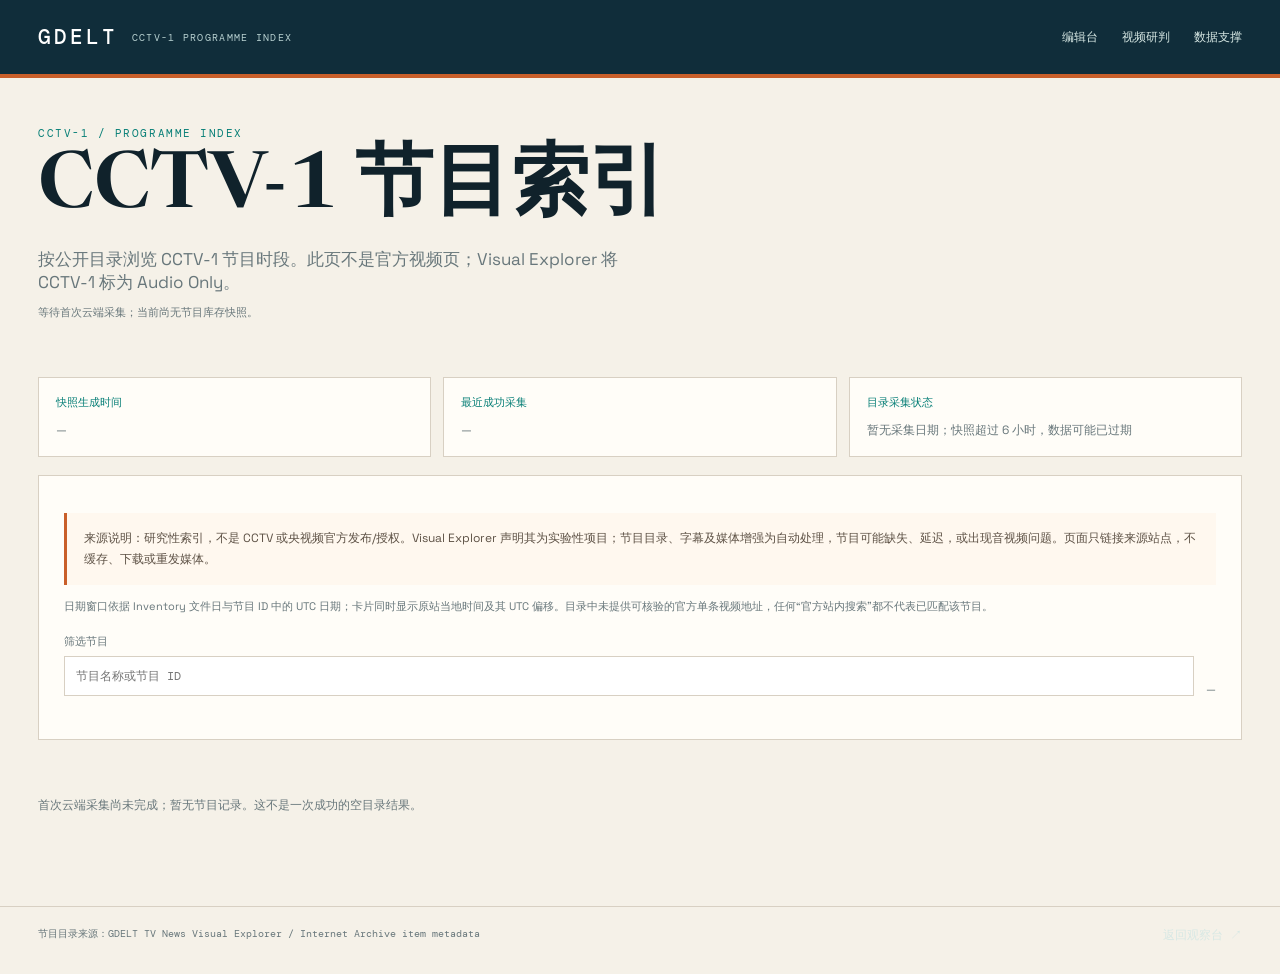
==== commit 2754b30b: "Mark stale CCTV-1 snapshots Show a clear stale warning if a successful inventory snapshot is more th" ====
--- a/cctv1.html
+++ b/cctv1.html
@@ -37,11 +37,12 @@
   <footer class="shell footer cctv-footer"><span>节目目录来源：GDELT TV News Visual Explorer / Internet Archive item metadata</span><a href="./">返回观察台 ↗</a></footer>
   <script>
     const ID_PATTERN=/^CCTV1_(\d{8})_(\d{6})(?:_[A-Za-z0-9-]+)?$/;
+    const STALE_AFTER_MS=6*60*60*1000;
     const HOSTS={visual:'visualexplorer.gdeltproject.org',archive:'archive.org',official:'www.yangshipin.cn'};
     const $=id=>document.getElementById(id);
     const node=(tag,className,text)=>{const element=document.createElement(tag);if(className)element.className=className;if(text!==undefined)element.textContent=String(text);return element};
     const dateText=value=>{if(!value)return'—';const parsed=new Date(value);return Number.isNaN(parsed.getTime())?String(value):parsed.toLocaleString('zh-CN',{timeZone:'UTC',hour12:false})+' UTC'};
-    const allowed=(value,host,path,paramName,paramValue)=>{try{const url=new URL(value);const params=url.searchParams;const queryOk=paramName?params.size===1&&params.getAll(paramName).length===1&&params.get(paramName)===paramValue:params.size===0;return url.protocol==='https:'&&url.hostname===host&&url.pathname===path&&url.username === '' && url.password === '' &&url.hash===''&&queryOk?url:null}catch{return null}};
+    const allowed=(value,host,path,paramName,paramValue)=>{try{const url=new URL(value);const params=url.searchParams;const queryOk=paramName?params.size===1&&params.getAll(paramName).length===1&&params.get(paramName)===paramValue:params.size===0;return url.protocol==='https:'&&url.hostname===host&&url.host===host&&url.pathname===path&&url.username===''&&url.password===''&&url.hash===''&&queryOk?url:null}catch{return null}};
     function safeRecord(record){
       if(!record||typeof record!=='object'||!ID_PATTERN.test(record.id||'')||typeof record.program!=='string'||typeof record.runtime!=='string')return null;
       const id=record.id;
@@ -89,13 +90,16 @@
       shows=checked.filter(Boolean);
       $('generated-at').textContent=dateText(data.generated_at);
       $('last-success').textContent=dateText(data.latest_successful_at);
-      $('day-state').textContent=data.day_status.map(day=>day.day+' '+(day.status==='success'?'成功':'失败，保留旧快照')+'（'+day.show_count+' 条）').join('；')||'暂无采集日期';
+      const daySummary=data.day_status.map(day=>day.day+' '+(day.status==='success'?'成功':'失败，保留旧快照')+'（'+day.show_count+' 条）').join('；')||'暂无采集日期';
+      const lastSuccess=Date.parse(data.latest_successful_at||'');
+      const stale=!Number.isFinite(lastSuccess)||Date.now()-lastSuccess>STALE_AFTER_MS;
+      $('day-state').textContent=daySummary+(stale?'；快照超过 6 小时，数据可能已过期':'');
       if(data.snapshot_state==='not_collected'){
         $('load-status').textContent='等待首次云端采集；当前尚无节目库存快照。';
         $('shows').replaceChildren(node('p','empty cctv-empty','首次云端采集尚未完成；暂无节目记录。这不是一次成功的空目录结果。'));
         return;
       }
-      $('load-status').textContent='来源：GDELT Visual Explorer Inventory · 展示 '+shows.length+' 条有效节目记录'+(rejected?'；拒绝 '+rejected+' 条结构或链接不合法的记录':'')+' · '+(data.date_window||'日期口径见来源说明');
+      $('load-status').textContent='来源：GDELT Visual Explorer Inventory · 展示 '+shows.length+' 条有效节目记录'+(rejected?'；拒绝 '+rejected+' 条结构或链接不合法的记录':'')+(stale?'；快照超过 6 小时，数据可能已过期':'')+' · '+(data.date_window||'日期口径见来源说明');
       if(!shows.length)$('shows').replaceChildren(node('p','empty cctv-empty','当前成功读取到空节目目录；这与目录抓取失败不同。'));
       else render();
     }).catch(error=>{
